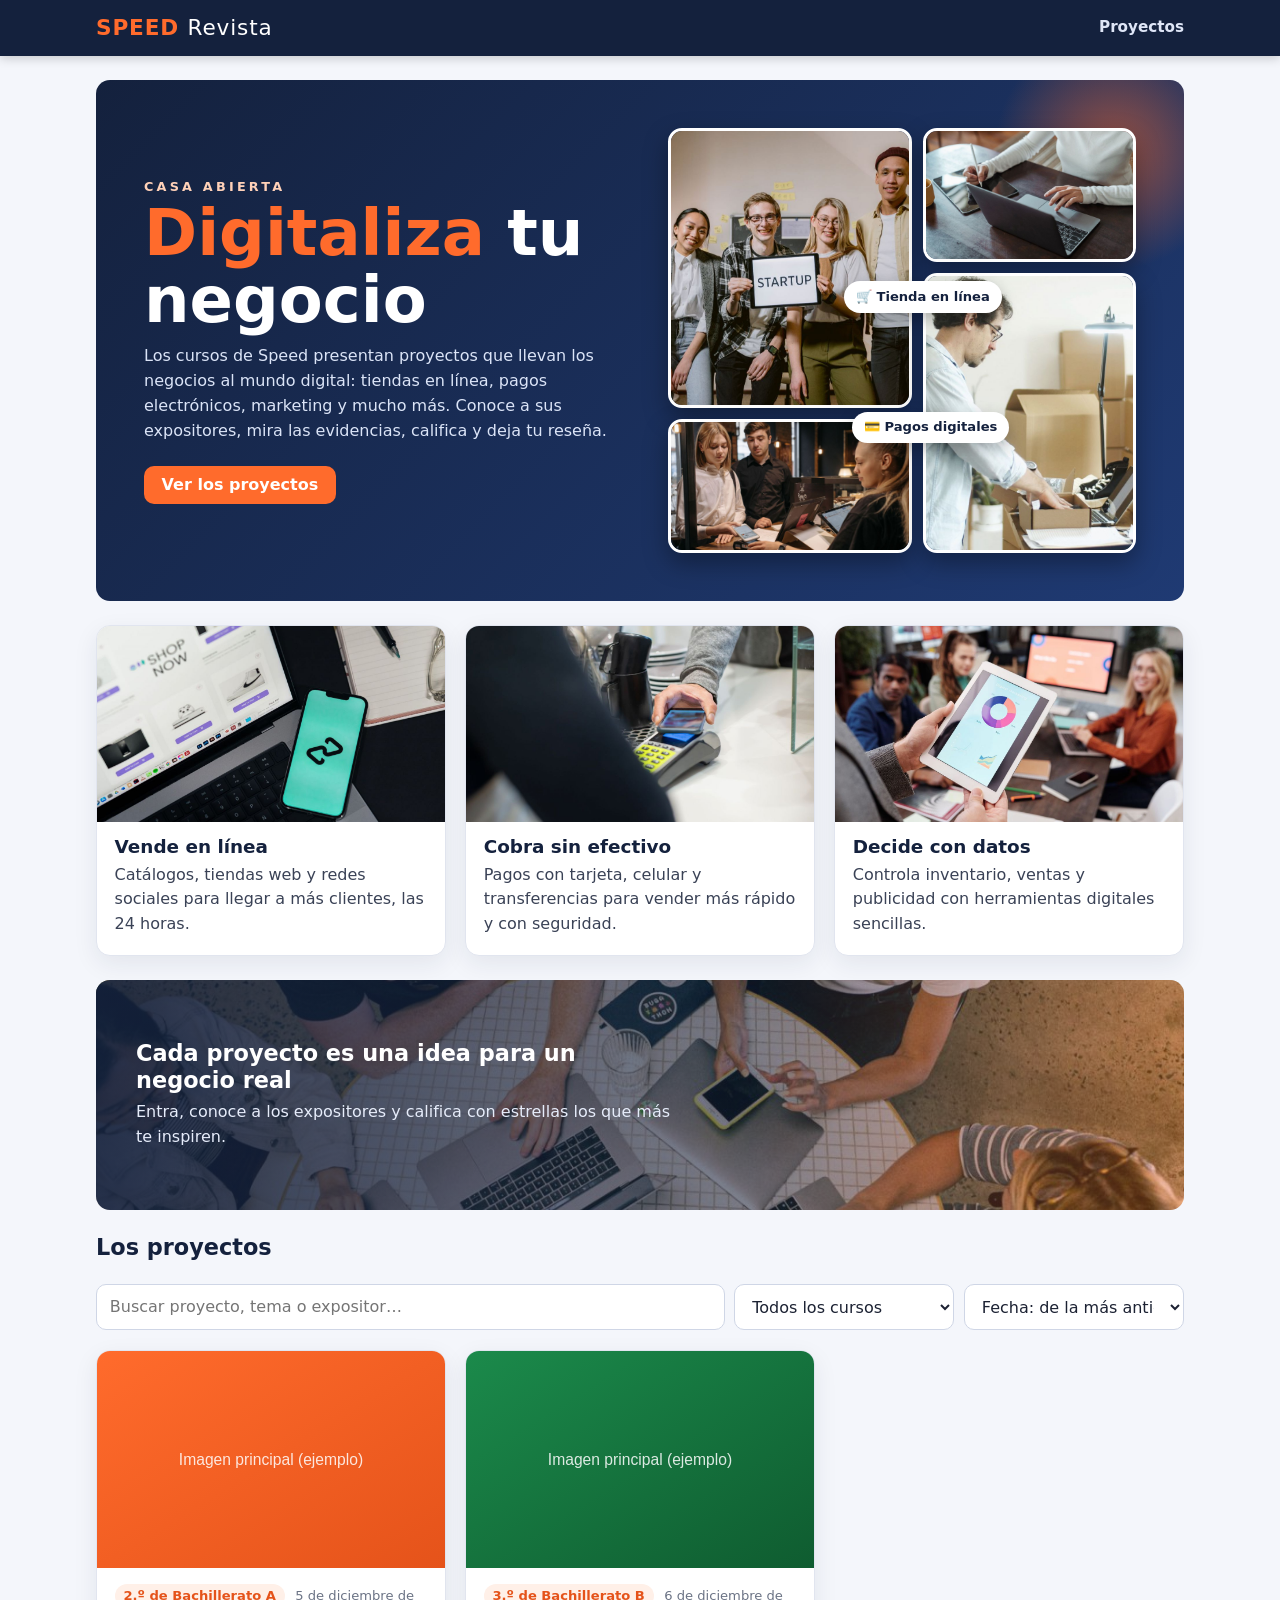
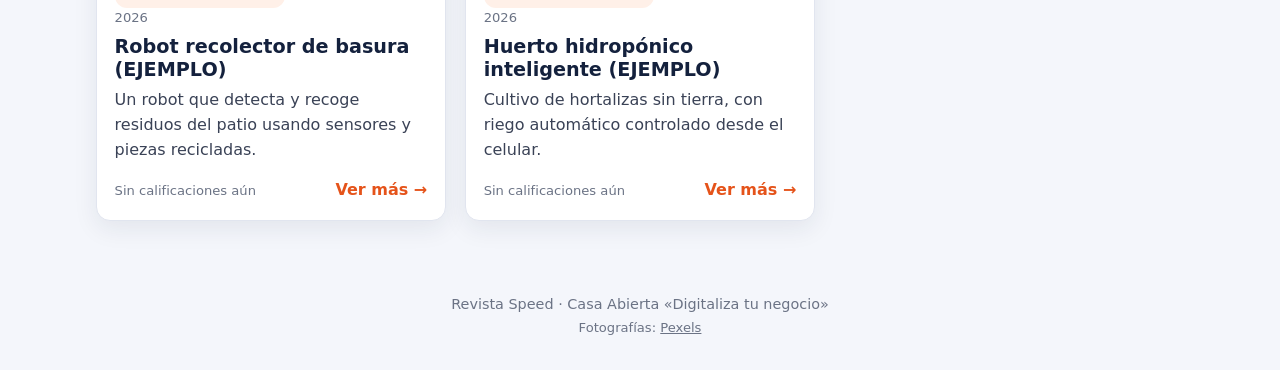
==== index.html @ 64b7301d "Celular: imagenes de portada mas pequenas y compactas Co-Authored-By: Claude Sonnet 5.5 <noreply@ant" ====
<!DOCTYPE html>
<html lang="es">
<head>
<meta charset="UTF-8">
<meta name="viewport" content="width=device-width, initial-scale=1">
<title>Digitaliza tu negocio · Revista Speed</title>
<meta name="description" content="Casa Abierta «Digitaliza tu negocio»: revista digital con los proyectos, expositores, ideas innovadoras y evidencias fotográficas.">
<link rel="stylesheet" href="assets/css/style.css?v=202611241031">
</head>
<body>
<header class="cab">
    <div class="cab-in">
        <a class="marca" href="index.html"><span class="marca-r">SPEED</span> <span class="marca-t">Revista</span></a>
        <nav class="menu"><a href="index.html">Proyectos</a></nav>
    </div>
</header>
<main class="contenedor">

<section class="portada">
    <div class="portada-texto">
        <p class="portada-sup">Casa Abierta</p>
        <h1><span>Digitaliza</span> tu negocio</h1>
        <p class="portada-sub">Los cursos de Speed presentan proyectos que llevan los negocios al mundo digital: tiendas en línea, pagos electrónicos, marketing y mucho más. Conoce a sus expositores, mira las evidencias, califica y deja tu reseña.</p>
        <div class="portada-btns">
            <a class="btn" href="#proyectos">Ver los proyectos</a>
        </div>
        <p class="cuenta" id="cuenta" hidden></p>
    </div>
    <div class="collage" aria-hidden="true">
        <img class="c1" src="img/portada/equipo-startup.jpg" alt="" fetchpriority="high">
        <img class="c2" src="img/portada/dispositivos.jpg" alt="">
        <img class="c3" src="img/portada/pago-celular.jpg" alt="">
        <img class="c4" src="img/portada/empaque-pedidos.jpg" alt="">
        <span class="chip chip-a">&#128722; Tienda en línea</span>
        <span class="chip chip-b">&#128179; Pagos digitales</span>
    </div>
</section>

<section class="pilares">
    <article class="pilar">
        <img src="img/portada/tienda-en-linea.jpg" alt="Tienda en línea en una laptop y pago desde el celular" loading="lazy">
        <div><h3>Vende en línea</h3><p>Catálogos, tiendas web y redes sociales para llegar a más clientes, las 24 horas.</p></div>
    </article>
    <article class="pilar">
        <img src="img/portada/pago-digital.jpg" alt="Pago con el celular en un datáfono" loading="lazy">
        <div><h3>Cobra sin efectivo</h3><p>Pagos con tarjeta, celular y transferencias para vender más rápido y con seguridad.</p></div>
    </article>
    <article class="pilar">
        <img src="img/portada/analitica-tablet.jpg" alt="Tablet con gráficos de marketing digital" loading="lazy">
        <div><h3>Decide con datos</h3><p>Controla inventario, ventas y publicidad con herramientas digitales sencillas.</p></div>
    </article>
</section>

<section class="banda">
    <img src="img/portada/equipo-laptops.jpg" alt="" loading="lazy">
    <div class="banda-velo"></div>
    <div class="banda-texto">
        <h2>Cada proyecto es una idea para un negocio real</h2>
        <p>Entra, conoce a los expositores y califica con estrellas los que más te inspiren.</p>
    </div>
</section>

<section class="destacados" id="destacados" hidden>
    <h2>Mejor puntuados</h2>
    <div class="dest-fila" id="dest-fila"></div>
</section>

<section id="proyectos">
    <h2 class="titulo-seccion">Los proyectos</h2>
    <div class="filtros">
        <input type="search" id="f-q" placeholder="Buscar proyecto, tema o expositor…">
        <select id="f-curso"><option value="">Todos los cursos</option></select>
        <select id="f-orden">
            <option value="antiguas">Fecha: de la más antigua</option>
            <option value="recientes">Fecha: la más reciente primero</option>
        </select>
    </div>
    <div class="rejilla" id="rejilla"><p class="vacio" style="grid-column:1/-1">Cargando proyectos…</p></div>
</section>

</main>
<footer class="pie">Revista Speed &middot; Casa Abierta «Digitaliza tu negocio»<br><small>Fotografías: <a href="https://www.pexels.com" target="_blank" rel="noopener">Pexels</a></small></footer>
<script src="assets/js/config.js?v=202611241031"></script>
<script src="assets/js/app.js?v=202611241031"></script>
</body>
</html>
---- assets/css/style.css ----
/* REVISTA SPEED - estilos. Paleta: azul noche + naranja velocidad. */
:root{
    --azul:#14213d; --azul2:#1f3a73; --naranja:#ff6b2c; --naranja2:#e5531a;
    --fondo:#f4f6fb; --blanco:#fff; --texto:#1c2233; --tenue:#6b7385; --linea:#e1e5ef;
    --ok:#1b8a4b; --error:#c62d2d; --info:#2a5db0; --radio:14px;
    --sombra:0 8px 24px rgba(20,33,61,.08);
}
*{box-sizing:border-box}
html{scroll-behavior:smooth}
body{margin:0;font-family:"Segoe UI",system-ui,-apple-system,Roboto,Arial,sans-serif;background:var(--fondo);color:var(--texto);line-height:1.55}
img{max-width:100%;display:block}
a{color:var(--azul2)}
h1,h2,h3{line-height:1.2;color:var(--azul)}
h1{font-size:clamp(1.7rem,1.2rem + 2vw,2.6rem);margin:.2rem 0 .6rem}
h2{font-size:1.4rem;margin:1.8rem 0 .6rem}
h3{font-size:1.1rem}
.contenedor{max-width:1120px;margin:0 auto;padding:1.5rem 1rem 3rem}
.estrecho{max-width:480px}
.tenue{color:var(--tenue)}
small{font-size:.82rem}

/* cabecera */
.cab{background:var(--azul);position:sticky;top:0;z-index:20;box-shadow:0 2px 10px rgba(0,0,0,.2)}
.cab-in{max-width:1120px;margin:0 auto;padding:.7rem 1rem;display:flex;align-items:center;justify-content:space-between;gap:1rem;flex-wrap:wrap}
.marca{text-decoration:none;color:#fff;font-size:1.35rem;font-weight:800;letter-spacing:.04em}
.marca-r{color:var(--naranja)}
.marca-t{font-weight:300}
.menu{display:flex;align-items:center;gap:1rem;flex-wrap:wrap}
.menu a{color:#dfe6f7;text-decoration:none;font-weight:600;font-size:.95rem}
.menu a:hover{color:#fff}
.menu a.btn-sec{border:1px solid #5a6c9a;padding:.35rem .8rem;border-radius:999px;background:transparent;color:#fff}
.menu a.btn-sec:hover{background:var(--naranja);border-color:var(--naranja)}

/* botones */
.btn,.btn-sec,.btn-peligro{display:inline-block;border:0;cursor:pointer;font:inherit;font-weight:700;text-decoration:none;padding:.6rem 1.1rem;border-radius:10px;transition:.15s;line-height:1.2}
.btn{background:var(--naranja);color:#fff}
.btn:hover{background:var(--naranja2)}
.btn-sec{color:var(--azul2);border:1px solid var(--linea);background:#fff}
.btn-sec:hover{border-color:var(--azul2)}
.btn-peligro{background:#fff;color:var(--error);border:1px solid #f0c4c4}
.btn-peligro:hover{background:var(--error);color:#fff}

/* avisos */
.aviso{padding:.8rem 1rem;border-radius:10px;margin:0 0 1rem;font-weight:600;border:1px solid}
.aviso-ok{background:#e6f6ec;color:var(--ok);border-color:#b8e2c8}
.aviso-error{background:#fdeaea;color:var(--error);border-color:#f3c2c2}
.aviso-info{background:#e8f0fc;color:var(--info);border-color:#bfd2f2}

/* portada */
.portada{background:linear-gradient(135deg,var(--azul),var(--azul2));color:#fff;border-radius:var(--radio);padding:clamp(1.5rem,5vw,3.2rem);margin-bottom:1.5rem;position:relative;overflow:hidden}
.portada:after{content:"";position:absolute;right:-60px;top:-60px;width:260px;height:260px;border-radius:50%;background:radial-gradient(circle,rgba(255,107,44,.55),transparent 65%)}
.portada h1{color:#fff;max-width:18ch}
.portada h1 span{color:var(--naranja)}
.portada-sup{margin:0;text-transform:uppercase;letter-spacing:.25em;font-size:.8rem;color:#ffd1b8;font-weight:700}
.portada-sub{max-width:60ch;color:#dbe4f7;margin:.4rem 0 0}
.cuenta{display:inline-block;margin:1rem 0 0;background:var(--naranja);color:#fff;font-weight:800;padding:.35rem .9rem;border-radius:999px}

/* destacados */
.destacados h2{margin-top:.5rem}
.dest-fila{display:grid;grid-template-columns:repeat(auto-fit,minmax(min(100%,220px),1fr));gap:.8rem}
.dest{position:relative;display:flex;flex-direction:column;gap:.15rem;background:#fff;border:1px solid var(--linea);border-radius:var(--radio);padding:1rem 1rem 1rem 3.2rem;text-decoration:none;color:var(--texto);box-shadow:var(--sombra)}
.dest:hover{border-color:var(--naranja)}
.dest-n{position:absolute;left:.9rem;top:.8rem;font-size:1.4rem;font-weight:800;color:var(--naranja)}
.dest-t{font-weight:700;color:var(--azul)}
.dest-c{font-size:.85rem;color:var(--tenue)}

/* filtros */
.filtros{display:flex;flex-wrap:wrap;gap:.6rem;margin:1.5rem 0 1.2rem}
.filtros input[type=search]{flex:1 1 240px}
.filtros select{flex:0 1 220px}
input,select,textarea{font:inherit;color:inherit;padding:.6rem .8rem;border:1px solid #cfd6e6;border-radius:10px;background:#fff;width:100%}
input:focus,select:focus,textarea:focus{outline:3px solid rgba(255,107,44,.3);border-color:var(--naranja)}
input[type=radio],input[type=checkbox]{width:auto}
input[type=file]{padding:.5rem}

/* tarjetas */
.rejilla{display:grid;grid-template-columns:repeat(auto-fill,minmax(min(100%,290px),1fr));gap:1.2rem}
.tarjeta{background:#fff;border-radius:var(--radio);overflow:hidden;box-shadow:var(--sombra);display:flex;flex-direction:column;border:1px solid var(--linea);transition:transform .15s,box-shadow .15s}
.tarjeta:hover{transform:translateY(-3px);box-shadow:0 14px 30px rgba(20,33,61,.14)}
.tarjeta-img{display:block;aspect-ratio:16/10;background:#e9edf6;overflow:hidden}
.tarjeta-img img{width:100%;height:100%;object-fit:cover}
.sin-img{display:grid;place-items:center;height:100%;color:var(--tenue)}
.tarjeta-cuerpo{padding:1rem 1.1rem 1.1rem;display:flex;flex-direction:column;gap:.45rem;flex:1}
.tarjeta h3{margin:0;font-size:1.2rem}
.tarjeta h3 a{color:var(--azul);text-decoration:none}
.tarjeta h3 a:hover{color:var(--naranja2)}
.meta{margin:0;font-size:.82rem;color:var(--tenue)}
.etq{display:inline-block;background:#fff0e8;color:var(--naranja2);font-weight:700;padding:.1rem .55rem;border-radius:999px;margin-right:.4rem}
.resena{margin:0;color:#3a4256;display:-webkit-box;-webkit-line-clamp:3;-webkit-box-orient:vertical;overflow:hidden}
.tarjeta-pie{margin-top:auto;display:flex;align-items:center;justify-content:space-between;gap:.6rem;padding-top:.5rem}
.ver-mas{font-weight:700;color:var(--naranja2);text-decoration:none;white-space:nowrap}
.ver-mas:hover{text-decoration:underline}
.vacio{text-align:center;padding:2.5rem 1rem;color:var(--tenue);background:#fff;border-radius:var(--radio);border:1px dashed #cfd6e6}

/* estrellas (mostrar) */
.estrellas{display:inline-flex;letter-spacing:.05em}
.estrellas .e{color:#d3d8e4;font-size:1.1rem}
.estrellas .e.llena{color:#f5b301}
.estrellas .e.media{background:linear-gradient(90deg,#f5b301 50%,#d3d8e4 50%);-webkit-background-clip:text;background-clip:text;-webkit-text-fill-color:transparent}

/* artículo */
.migas{margin:0 0 .5rem}
.articulo{background:#fff;border-radius:var(--radio);padding:clamp(1rem,3vw,2.2rem);box-shadow:var(--sombra);border:1px solid var(--linea)}
.art-cab h1{margin-top:.4rem}
.lead{font-size:1.15rem;color:#3a4256;margin:.4rem 0}
.art-nota{margin:.5rem 0 1rem}
.art-portada{margin:1rem 0 1.5rem}
.art-portada img{width:100%;max-height:520px;object-fit:cover;border-radius:12px}
.art-cols{display:grid;grid-template-columns:minmax(0,1fr) 280px;gap:2rem;align-items:start}
.ficha{background:var(--fondo);border-radius:12px;padding:1rem 1.2rem;border:1px solid var(--linea)}
.ficha h3{margin:.4rem 0 .1rem;font-size:.85rem;text-transform:uppercase;letter-spacing:.08em;color:var(--tenue)}
.ficha p{margin:0 0 .6rem}
.video{position:relative;aspect-ratio:16/9;border-radius:12px;overflow:hidden;background:#000}
.video iframe{position:absolute;inset:0;width:100%;height:100%;border:0}
.galeria{display:grid;grid-template-columns:repeat(auto-fill,minmax(min(100%,200px),1fr));gap:.7rem}
.gal-item{display:block;aspect-ratio:4/3;overflow:hidden;border-radius:10px;background:#e9edf6}
.gal-item img{width:100%;height:100%;object-fit:cover;transition:transform .25s}
.gal-item:hover img{transform:scale(1.06)}
.lightbox{position:fixed;inset:0;background:rgba(10,15,30,.92);display:none;align-items:center;justify-content:center;z-index:50;padding:1rem}
.lightbox.abierto{display:flex}
.lightbox img{max-height:90vh;max-width:94vw;border-radius:8px}
.lightbox button{position:absolute;background:rgba(255,255,255,.15);color:#fff;border:0;font-size:2rem;width:48px;height:48px;border-radius:50%;cursor:pointer}
.lb-cerrar{top:1rem;right:1rem}.lb-prev{left:1rem}.lb-sig{right:1rem}

/* reseñas */
.resenas{margin-top:2rem;border-top:1px solid var(--linea);padding-top:.5rem}
.estrellas-input{display:inline-flex;flex-direction:row-reverse;justify-content:flex-end;gap:.15rem}
.estrellas-input input{position:absolute;opacity:0;width:1px;height:1px}
.estrellas-input label{font-size:2.4rem;line-height:1;color:#d3d8e4;cursor:pointer;transition:color .1s}
.estrellas-input label:hover,.estrellas-input label:hover~label,.estrellas-input input:checked~label{color:#f5b301}
.estrellas-input input:focus-visible+label{outline:3px solid rgba(255,107,44,.5);border-radius:6px}
.lista-resenas{list-style:none;padding:0;margin:0}
.lista-resenas li{padding:.8rem 0;border-bottom:1px solid var(--linea)}
.lista-resenas p{margin:.2rem 0 0}

/* formularios */
.form{display:flex;flex-direction:column;gap:1rem}
.form-ancho{max-width:760px}
.form label{display:flex;flex-direction:column;gap:.3rem;font-weight:600}
.form label small{font-weight:400}
.dos-col{display:grid;grid-template-columns:1fr 1fr;gap:1rem}
fieldset{border:1px solid var(--linea);border-radius:12px;padding:.8rem 1rem;display:flex;flex-direction:column;gap:.5rem;background:#fff}
legend{font-weight:700;padding:0 .4rem}
.mini{height:90px;width:auto;border-radius:8px;object-fit:cover}
.mini-fila{display:flex;flex-wrap:wrap;gap:.8rem}
.mini-item{display:flex;flex-direction:column;gap:.2rem;font-weight:400!important;font-size:.85rem}

/* panel / admin */
.panel-cab{display:flex;align-items:flex-start;justify-content:space-between;gap:1rem;flex-wrap:wrap;margin-bottom:1rem}
.caja{background:#fff;border:1px solid var(--linea);border-radius:var(--radio);padding:1rem 1.3rem;margin:1.2rem 0;box-shadow:var(--sombra)}
.caja h2{margin-top:.3rem}
.resumen{display:grid;grid-template-columns:repeat(auto-fit,minmax(min(100%,160px),1fr));gap:.8rem;margin:1rem 0}
.resumen div{background:#fff;border:1px solid var(--linea);border-radius:var(--radio);padding:1rem;text-align:center}
.resumen strong{display:block;font-size:2rem;color:var(--naranja2)}
.resumen span{color:var(--tenue);font-size:.9rem}
.tabla-envoltura{overflow-x:auto;background:#fff;border:1px solid var(--linea);border-radius:var(--radio)}
.tabla{width:100%;border-collapse:collapse}
.tabla th,.tabla td{padding:.7rem .9rem;text-align:left;border-bottom:1px solid var(--linea);vertical-align:middle}
.tabla th{background:#f0f3fa;font-size:.8rem;text-transform:uppercase;letter-spacing:.06em;color:var(--tenue)}
.acciones{display:flex;gap:.4rem;flex-wrap:wrap}
.en-linea{display:inline-flex;gap:.3rem;margin:0}
.estado{display:inline-block;padding:.15rem .6rem;border-radius:999px;font-size:.8rem;font-weight:800}
.estado-aprobado{background:#e6f6ec;color:var(--ok)}
.estado-pendiente{background:#fff3dc;color:#a46a00}

.pie{text-align:center;color:var(--tenue);padding:1.5rem 1rem 2rem;font-size:.9rem}

@media (max-width:820px){
    .art-cols{grid-template-columns:1fr}
    .dos-col{grid-template-columns:1fr}
}
@media (max-width:640px){
    .tabla thead{display:none}
    .tabla,.tabla tbody,.tabla tr,.tabla td{display:block;width:100%}
    .tabla tr{padding:.6rem 0;border-bottom:2px solid var(--linea)}
    .tabla td{border:0;padding:.25rem .9rem}
    .tabla td[data-t]:before{content:attr(data-t) ": ";font-weight:700;color:var(--tenue);font-size:.8rem}
}

[hidden]{display:none!important}

/* ===== Portada "Digitaliza tu negocio" (hero con fotos, pilares y banda) ===== */
.portada{display:grid;grid-template-columns:minmax(0,1.05fr) minmax(0,1fr);gap:2rem;align-items:center;padding:clamp(1.5rem,4vw,3rem)}
.portada:after{z-index:0}
.portada-texto,.collage{position:relative;z-index:1}
.portada h1{font-size:clamp(2.2rem,1.4rem + 3.6vw,4rem);line-height:1.05;max-width:12ch}
.portada-btns{display:flex;gap:.8rem;flex-wrap:wrap;margin-top:1.4rem}
.collage{position:relative;display:grid;grid-template-columns:1.15fr 1fr;grid-template-rows:repeat(3,clamp(90px,10.5vw,135px));gap:.7rem;width:100%}
.collage img{width:100%;height:100%;min-width:0;min-height:0;object-fit:cover;display:block;border-radius:14px;border:3px solid #fff;box-shadow:0 10px 24px rgba(0,0,0,.35)}
.collage .c1{grid-column:1;grid-row:1 / span 2}
.collage .c2{grid-column:2;grid-row:1}
.collage .c3{grid-column:1;grid-row:3}
.collage .c4{grid-column:2;grid-row:2 / span 2}
.chip{position:absolute;z-index:2;background:#fff;color:var(--azul);font-weight:700;font-size:.82rem;padding:.35rem .75rem;border-radius:999px;box-shadow:0 6px 16px rgba(0,0,0,.25);white-space:nowrap}
.chip-a{left:calc(53% - 4.5rem);top:36%}
.chip-b{left:calc(53% - 4rem);top:calc(66% + .2rem)}

.pilares{display:grid;grid-template-columns:repeat(auto-fit,minmax(min(100%,260px),1fr));gap:1.2rem;margin:0 0 1.5rem}
.pilar{background:#fff;border:1px solid var(--linea);border-radius:var(--radio);overflow:hidden;box-shadow:var(--sombra)}
.pilar img{width:100%;aspect-ratio:16/9;object-fit:cover}
.pilar div{padding:.9rem 1.1rem 1.1rem}
.pilar h3{margin:0 0 .25rem;font-size:1.15rem}
.pilar p{margin:0;color:#3a4256}

.banda{position:relative;border-radius:var(--radio);overflow:hidden;min-height:230px;display:flex;align-items:center;margin:0 0 1.5rem}
.banda>img{position:absolute;inset:0;width:100%;height:100%;object-fit:cover}
.banda-velo{position:absolute;inset:0;background:linear-gradient(90deg,rgba(20,33,61,.92),rgba(20,33,61,.55) 60%,rgba(255,107,44,.35))}
.banda-texto{position:relative;padding:clamp(1.2rem,4vw,2.5rem);color:#fff;max-width:620px}
.banda-texto h2{color:#fff;margin:0 0 .4rem}
.banda-texto p{margin:0;color:#e6ecfa}
.titulo-seccion{margin:.5rem 0 0}
.pie small a{color:inherit}

@media (max-width:820px){
    .portada{grid-template-columns:1fr}
    .portada h1{max-width:none}
    .collage{margin-top:.5rem;grid-template-rows:repeat(3,clamp(80px,22vw,130px))}
}

/* ===== Celular: imágenes más pequeñas y menos invasivas ===== */
@media (max-width:640px){
    .portada{padding:1.25rem 1.1rem;gap:1rem;margin-bottom:1rem}
    .portada h1{font-size:2.1rem}
    .portada-sub{font-size:.95rem}
    .portada-sup{font-size:.7rem}

    /* collage -> franja de 4 miniaturas */
    .collage{grid-template-columns:repeat(4,1fr);grid-template-rows:64px;gap:.4rem;margin-top:0}
    .collage .c1,.collage .c2,.collage .c3,.collage .c4{grid-column:auto;grid-row:1}
    .collage img{border-width:2px;border-radius:10px;box-shadow:0 4px 10px rgba(0,0,0,.3)}
    .chip{display:none}

    /* tarjetas de ideas -> fila compacta con miniatura */
    .pilares{gap:.6rem;margin-bottom:1rem}
    .pilar{display:flex;align-items:center}
    .pilar img{width:84px;height:84px;aspect-ratio:auto;flex:none;border-radius:var(--radio) 0 0 var(--radio)}
    .pilar div{padding:.55rem .8rem}
    .pilar h3{font-size:1rem;margin-bottom:.1rem}
    .pilar p{font-size:.85rem;line-height:1.35}

    /* banda -> baja */
    .banda{min-height:0;margin-bottom:1rem}
    .banda>img{opacity:.8}
    .banda-texto{padding:.9rem 1rem}
    .banda-texto h2{font-size:1.05rem;margin-bottom:.2rem}
    .banda-texto p{font-size:.85rem}

    /* proyectos: foto de tarjeta un poco más baja */
    .tarjeta-img{aspect-ratio:16/8}
    .titulo-seccion{font-size:1.2rem}
}
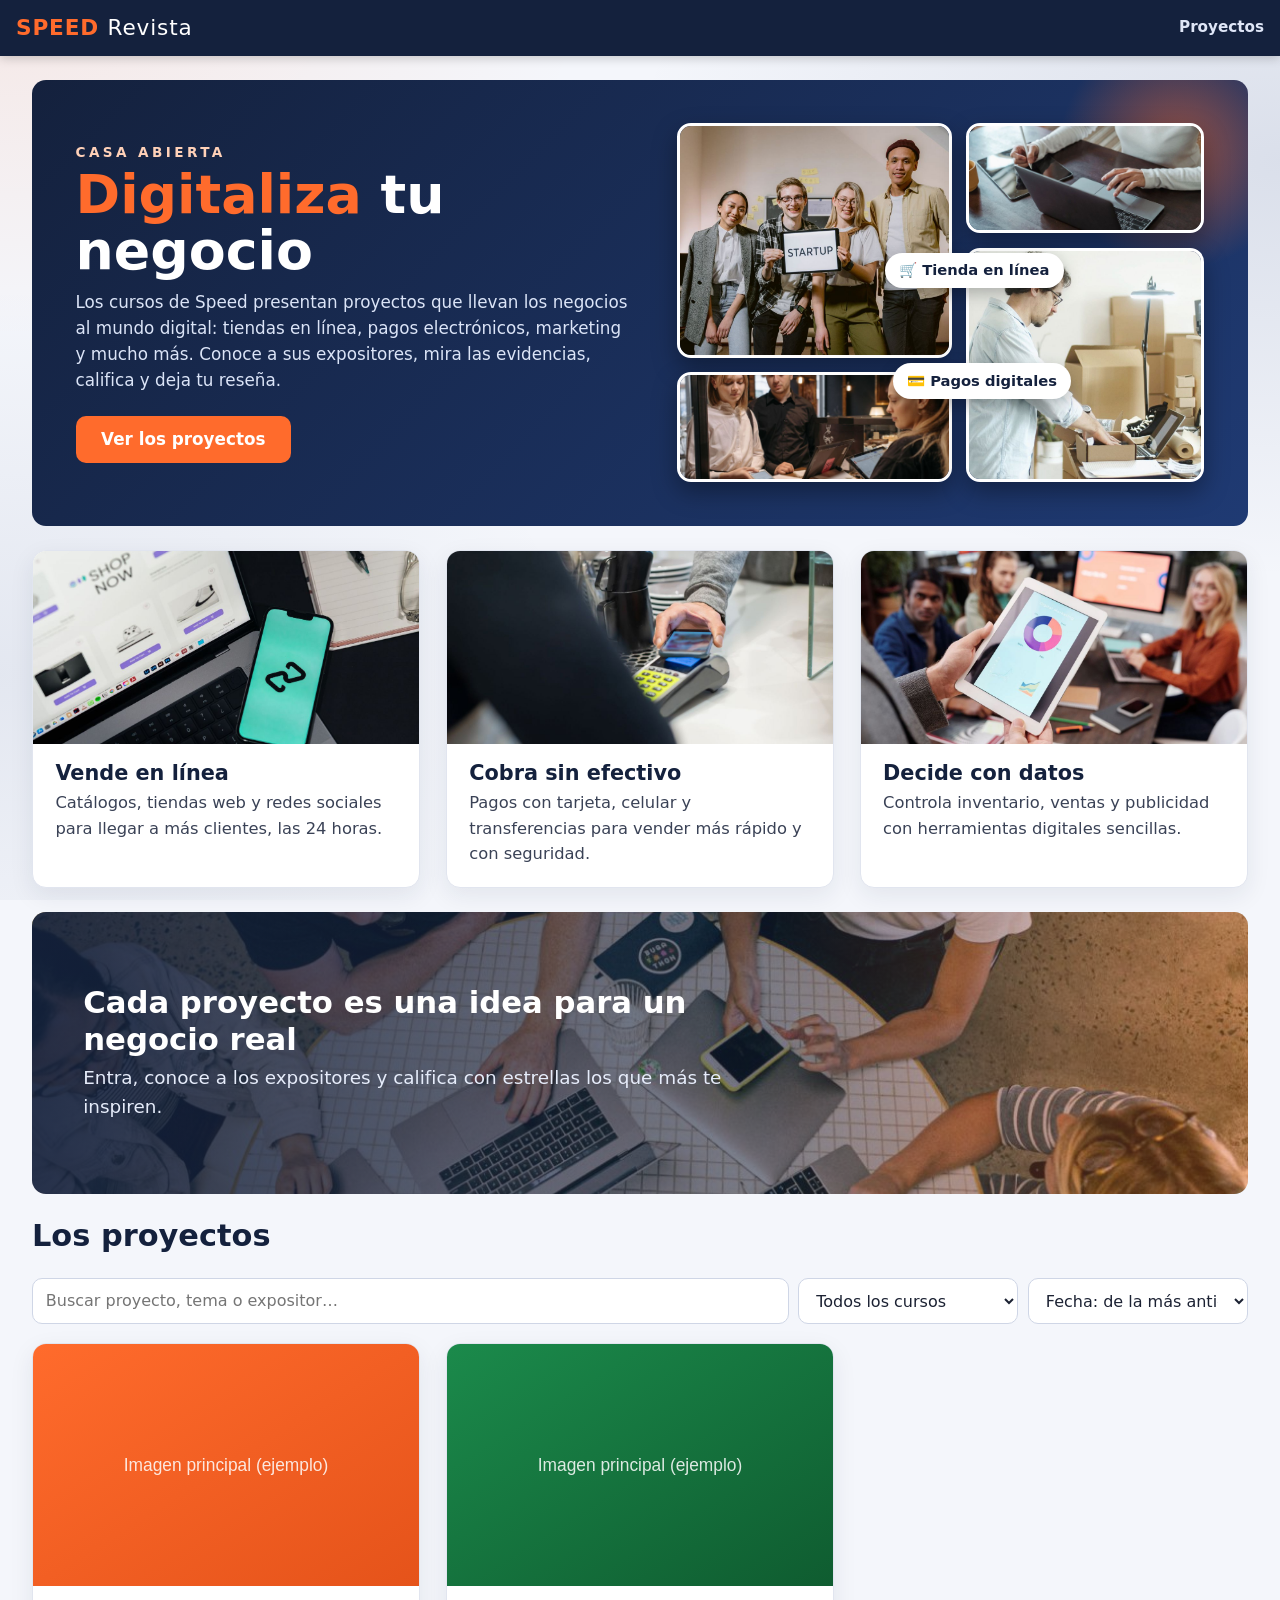
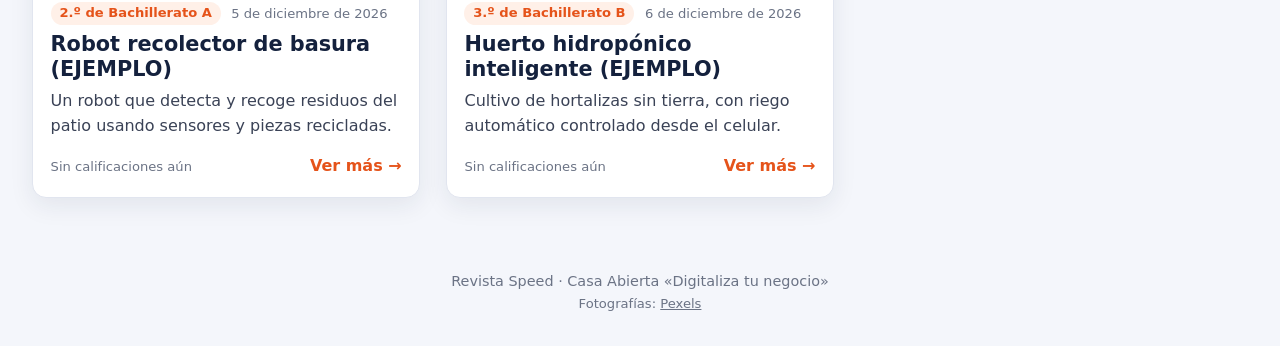
==== commit 52e1f808: "PC: aprovechar ancho de pantalla y fondo; celular: imagenes aun mas discretas Co-Authored-By: Claude" ====
--- a/index.html
+++ b/index.html
@@ -5,7 +5,7 @@
 <meta name="viewport" content="width=device-width, initial-scale=1">
 <title>Digitaliza tu negocio · Revista Speed</title>
 <meta name="description" content="Casa Abierta «Digitaliza tu negocio»: revista digital con los proyectos, expositores, ideas innovadoras y evidencias fotográficas.">
-<link rel="stylesheet" href="assets/css/style.css?v=202611241031">
+<link rel="stylesheet" href="assets/css/style.css?v=202611241034">
 </head>
 <body>
 <header class="cab">
@@ -80,7 +80,7 @@
 
 </main>
 <footer class="pie">Revista Speed &middot; Casa Abierta «Digitaliza tu negocio»<br><small>Fotografías: <a href="https://www.pexels.com" target="_blank" rel="noopener">Pexels</a></small></footer>
-<script src="assets/js/config.js?v=202611241031"></script>
-<script src="assets/js/app.js?v=202611241031"></script>
+<script src="assets/js/config.js?v=202611241034"></script>
+<script src="assets/js/app.js?v=202611241034"></script>
 </body>
 </html>
--- a/assets/css/style.css
+++ b/assets/css/style.css
@@ -249,3 +249,51 @@
     .tarjeta-img{aspect-ratio:16/8}
     .titulo-seccion{font-size:1.2rem}
 }
+
+/* ===== Pantallas anchas: aprovechar el espacio (sin franjas vacías) ===== */
+body{background:
+    radial-gradient(900px 520px at 0% 0%,rgba(255,107,44,.10),transparent 65%),
+    radial-gradient(1000px 640px at 100% 18%,rgba(31,58,115,.12),transparent 65%),
+    radial-gradient(900px 600px at 0% 75%,rgba(31,58,115,.08),transparent 65%),
+    var(--fondo);background-attachment:fixed}
+@media (min-width:1200px){
+    .contenedor,.cab-in{max-width:1480px}
+    .contenedor{padding-left:2rem;padding-right:2rem}
+    .portada{padding:clamp(2.5rem,3.4vw,4.2rem);gap:3rem}
+    .portada h1{font-size:clamp(3.2rem,4.2vw,5rem);max-width:11ch}
+    .portada-sub{font-size:clamp(1.05rem,1.1vw,1.3rem);max-width:56ch}
+    .portada-sup{font-size:.85rem}
+    .portada-btns .btn{padding:.85rem 1.6rem;font-size:1.05rem}
+    .collage{grid-template-rows:repeat(3,clamp(110px,8.2vw,158px));gap:.9rem}
+    .chip{font-size:.92rem;padding:.4rem .9rem}
+    .pilares{gap:1.6rem}
+    .pilar img{aspect-ratio:16/8}
+    .pilar div{padding:1.1rem 1.4rem 1.3rem}
+    .pilar h3{font-size:1.3rem}
+    .pilar p{font-size:1.02rem}
+    .banda{min-height:clamp(260px,22vw,340px)}
+    .banda-texto{max-width:760px;padding:clamp(2rem,4vw,3.5rem)}
+    .banda-texto h2{font-size:clamp(1.8rem,2.4vw,2.6rem)}
+    .banda-texto p{font-size:1.15rem}
+    .titulo-seccion{font-size:1.9rem;margin-top:1.5rem}
+    .rejilla{grid-template-columns:repeat(auto-fill,minmax(min(100%,340px),1fr));gap:1.6rem}
+    .tarjeta h3{font-size:1.3rem}
+}
+@media (min-width:1700px){
+    .contenedor,.cab-in{max-width:1640px}
+}
+
+/* ===== Celular: aún más discreto ===== */
+@media (max-width:640px){
+    .collage{grid-template-rows:46px;gap:.35rem}
+    .pilar img{width:62px;height:62px}
+    .pilar div{padding:.45rem .7rem}
+    .pilar h3{font-size:.95rem}
+    .pilar p{font-size:.8rem}
+    .banda>img,.banda-velo{display:none}
+    .banda{background:linear-gradient(120deg,var(--azul),var(--azul2))}
+    .banda-texto{padding:.8rem 1rem}
+    .banda-texto h2{font-size:1rem}
+    .banda-texto p{font-size:.82rem}
+    .tarjeta-img{aspect-ratio:16/7}
+}
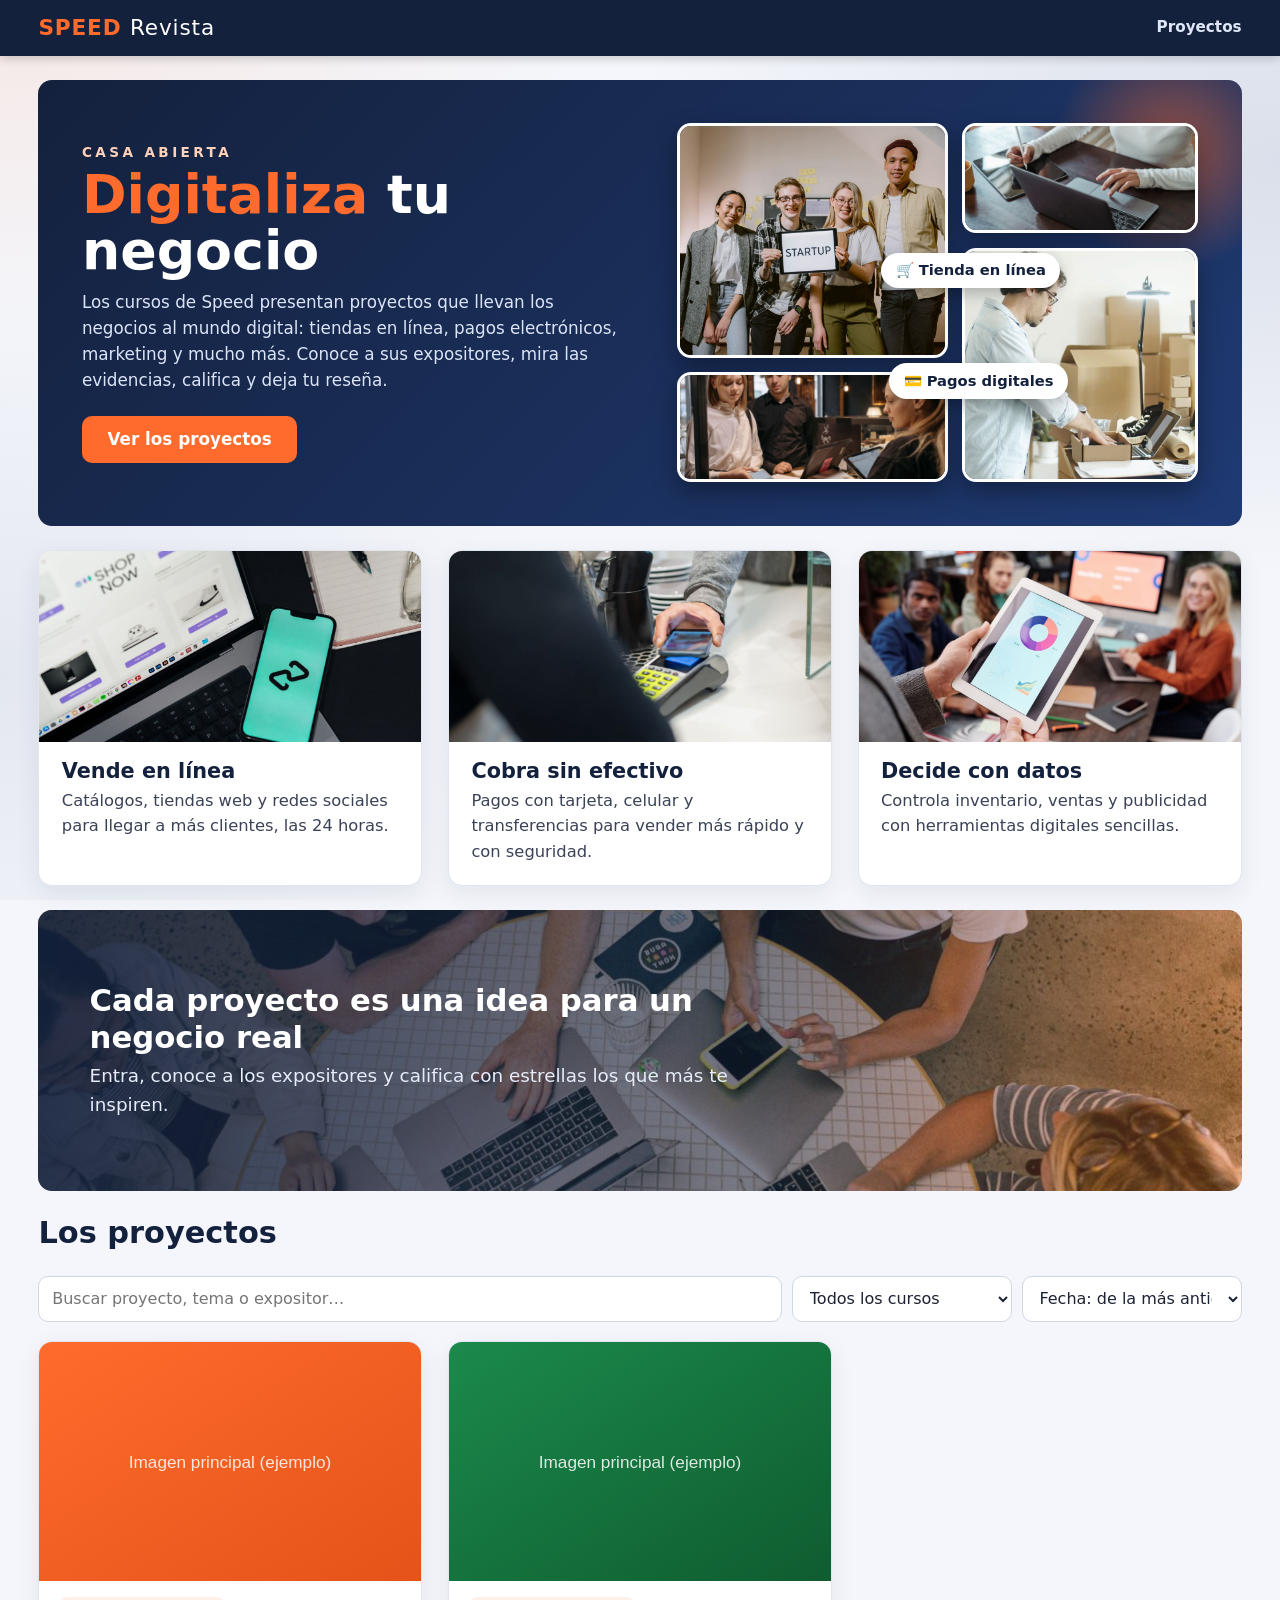
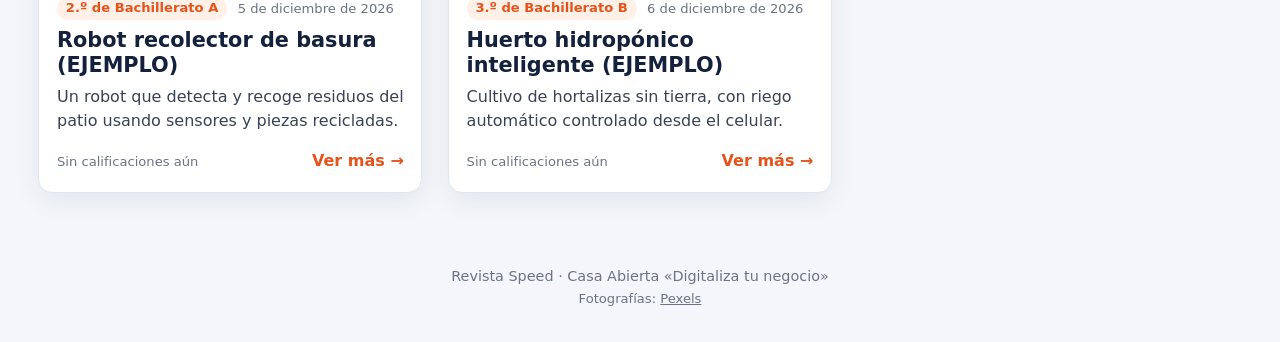
==== commit 8f2cf49b: "Contenido a todo el ancho en pantallas grandes (margenes minimos) Co-Authored-By: Claude Sonnet 5.5 " ====
--- a/index.html
+++ b/index.html
@@ -5,7 +5,7 @@
 <meta name="viewport" content="width=device-width, initial-scale=1">
 <title>Digitaliza tu negocio · Revista Speed</title>
 <meta name="description" content="Casa Abierta «Digitaliza tu negocio»: revista digital con los proyectos, expositores, ideas innovadoras y evidencias fotográficas.">
-<link rel="stylesheet" href="assets/css/style.css?v=202611241034">
+<link rel="stylesheet" href="assets/css/style.css?v=202611241035">
 </head>
 <body>
 <header class="cab">
@@ -80,7 +80,7 @@
 
 </main>
 <footer class="pie">Revista Speed &middot; Casa Abierta «Digitaliza tu negocio»<br><small>Fotografías: <a href="https://www.pexels.com" target="_blank" rel="noopener">Pexels</a></small></footer>
-<script src="assets/js/config.js?v=202611241034"></script>
-<script src="assets/js/app.js?v=202611241034"></script>
+<script src="assets/js/config.js?v=202611241035"></script>
+<script src="assets/js/app.js?v=202611241035"></script>
 </body>
 </html>
--- a/assets/css/style.css
+++ b/assets/css/style.css
@@ -257,8 +257,7 @@
     radial-gradient(900px 600px at 0% 75%,rgba(31,58,115,.08),transparent 65%),
     var(--fondo);background-attachment:fixed}
 @media (min-width:1200px){
-    .contenedor,.cab-in{max-width:1480px}
-    .contenedor{padding-left:2rem;padding-right:2rem}
+    .contenedor,.cab-in{max-width:2300px;padding-left:clamp(1.5rem,3vw,4.5rem);padding-right:clamp(1.5rem,3vw,4.5rem)}
     .portada{padding:clamp(2.5rem,3.4vw,4.2rem);gap:3rem}
     .portada h1{font-size:clamp(3.2rem,4.2vw,5rem);max-width:11ch}
     .portada-sub{font-size:clamp(1.05rem,1.1vw,1.3rem);max-width:56ch}
@@ -279,9 +278,6 @@
     .rejilla{grid-template-columns:repeat(auto-fill,minmax(min(100%,340px),1fr));gap:1.6rem}
     .tarjeta h3{font-size:1.3rem}
 }
-@media (min-width:1700px){
-    .contenedor,.cab-in{max-width:1640px}
-}
 
 /* ===== Celular: aún más discreto ===== */
 @media (max-width:640px){
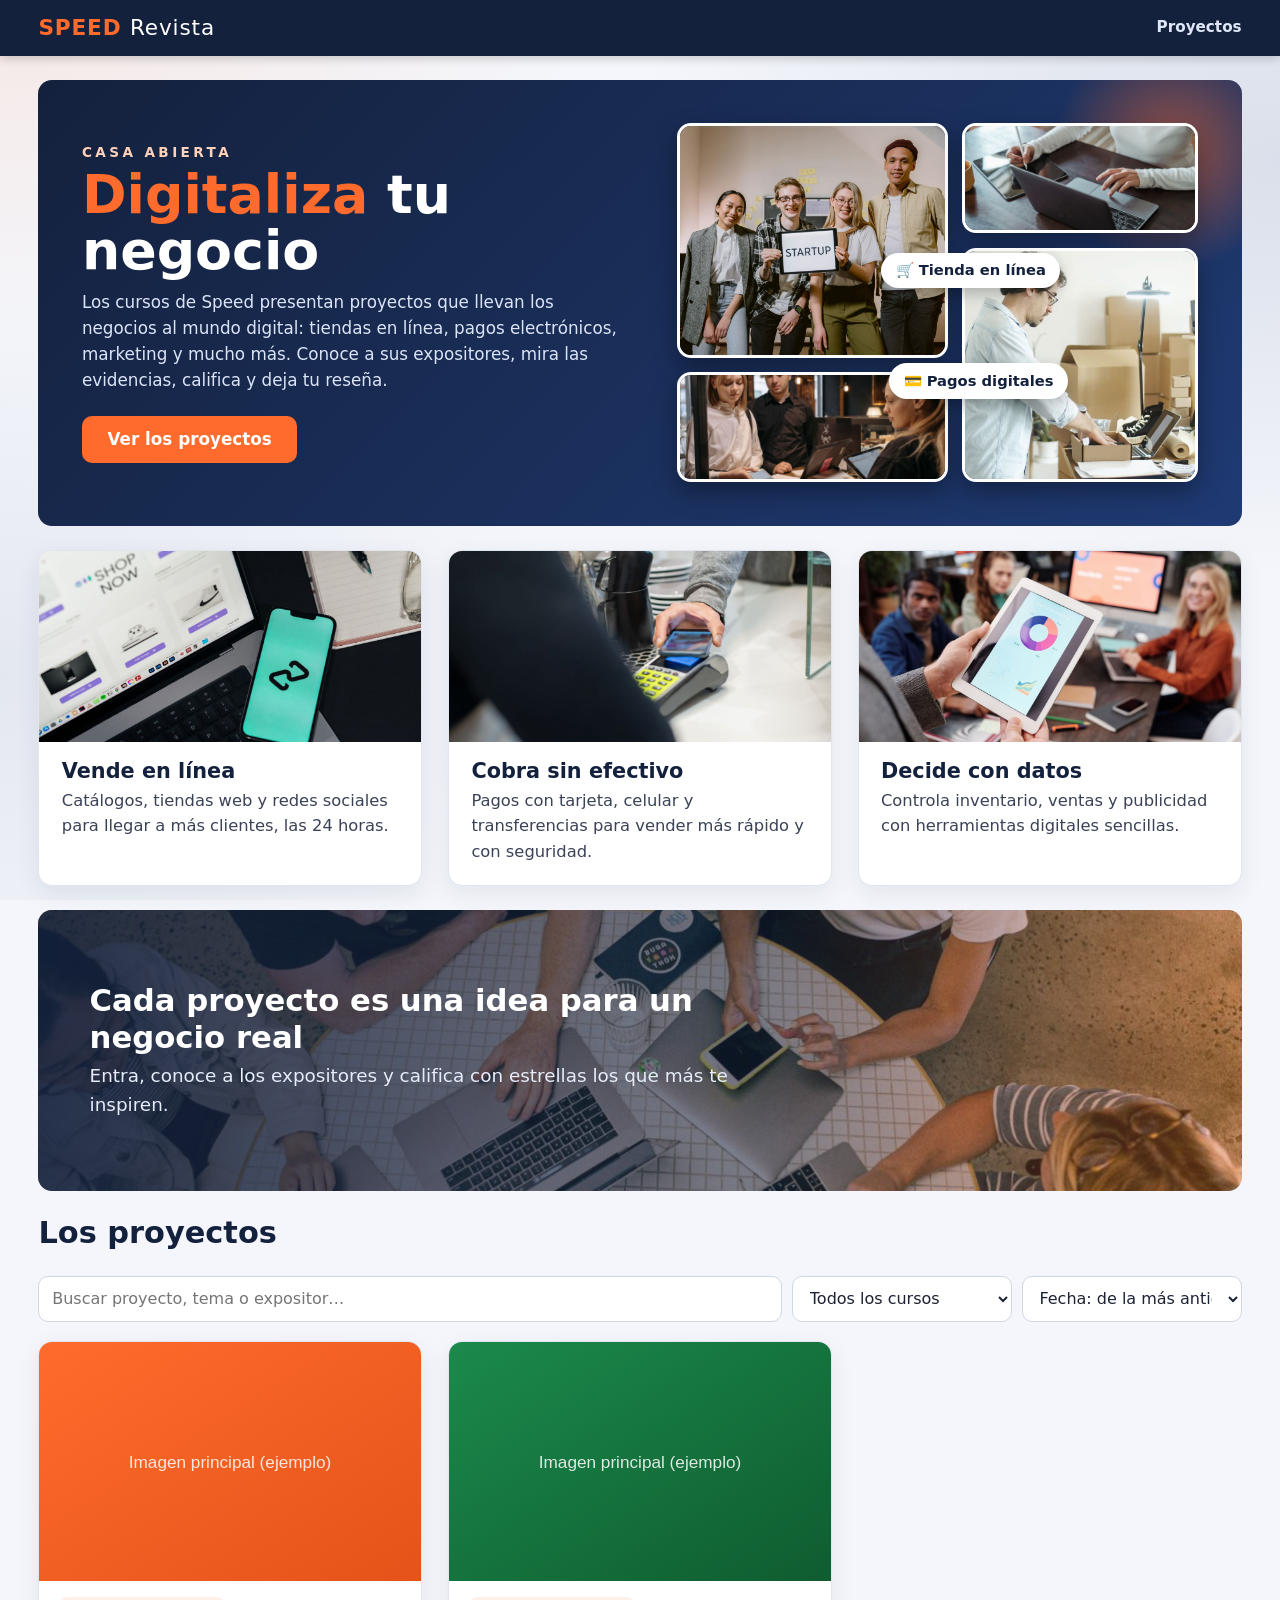
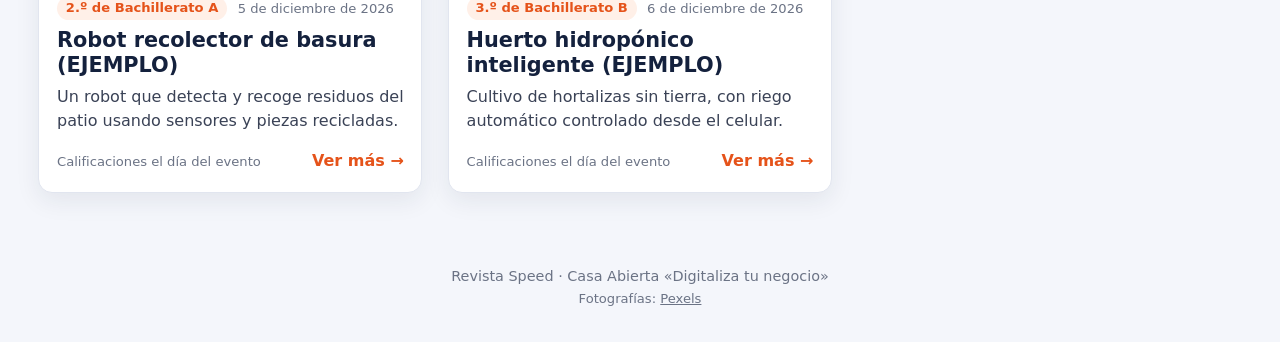
==== commit 1a3101e2: "Calificaciones disponibles solo el dia del evento Co-Authored-By: Claude Sonnet 5.5 <noreply@anthrop" ====
--- a/index.html
+++ b/index.html
@@ -5,7 +5,7 @@
 <meta name="viewport" content="width=device-width, initial-scale=1">
 <title>Digitaliza tu negocio · Revista Speed</title>
 <meta name="description" content="Casa Abierta «Digitaliza tu negocio»: revista digital con los proyectos, expositores, ideas innovadoras y evidencias fotográficas.">
-<link rel="stylesheet" href="assets/css/style.css?v=202611241035">
+<link rel="stylesheet" href="assets/css/style.css?v=202611241116">
 </head>
 <body>
 <header class="cab">
@@ -80,7 +80,7 @@
 
 </main>
 <footer class="pie">Revista Speed &middot; Casa Abierta «Digitaliza tu negocio»<br><small>Fotografías: <a href="https://www.pexels.com" target="_blank" rel="noopener">Pexels</a></small></footer>
-<script src="assets/js/config.js?v=202611241035"></script>
-<script src="assets/js/app.js?v=202611241035"></script>
+<script src="assets/js/config.js?v=202611241116"></script>
+<script src="assets/js/app.js?v=202611241116"></script>
 </body>
 </html>
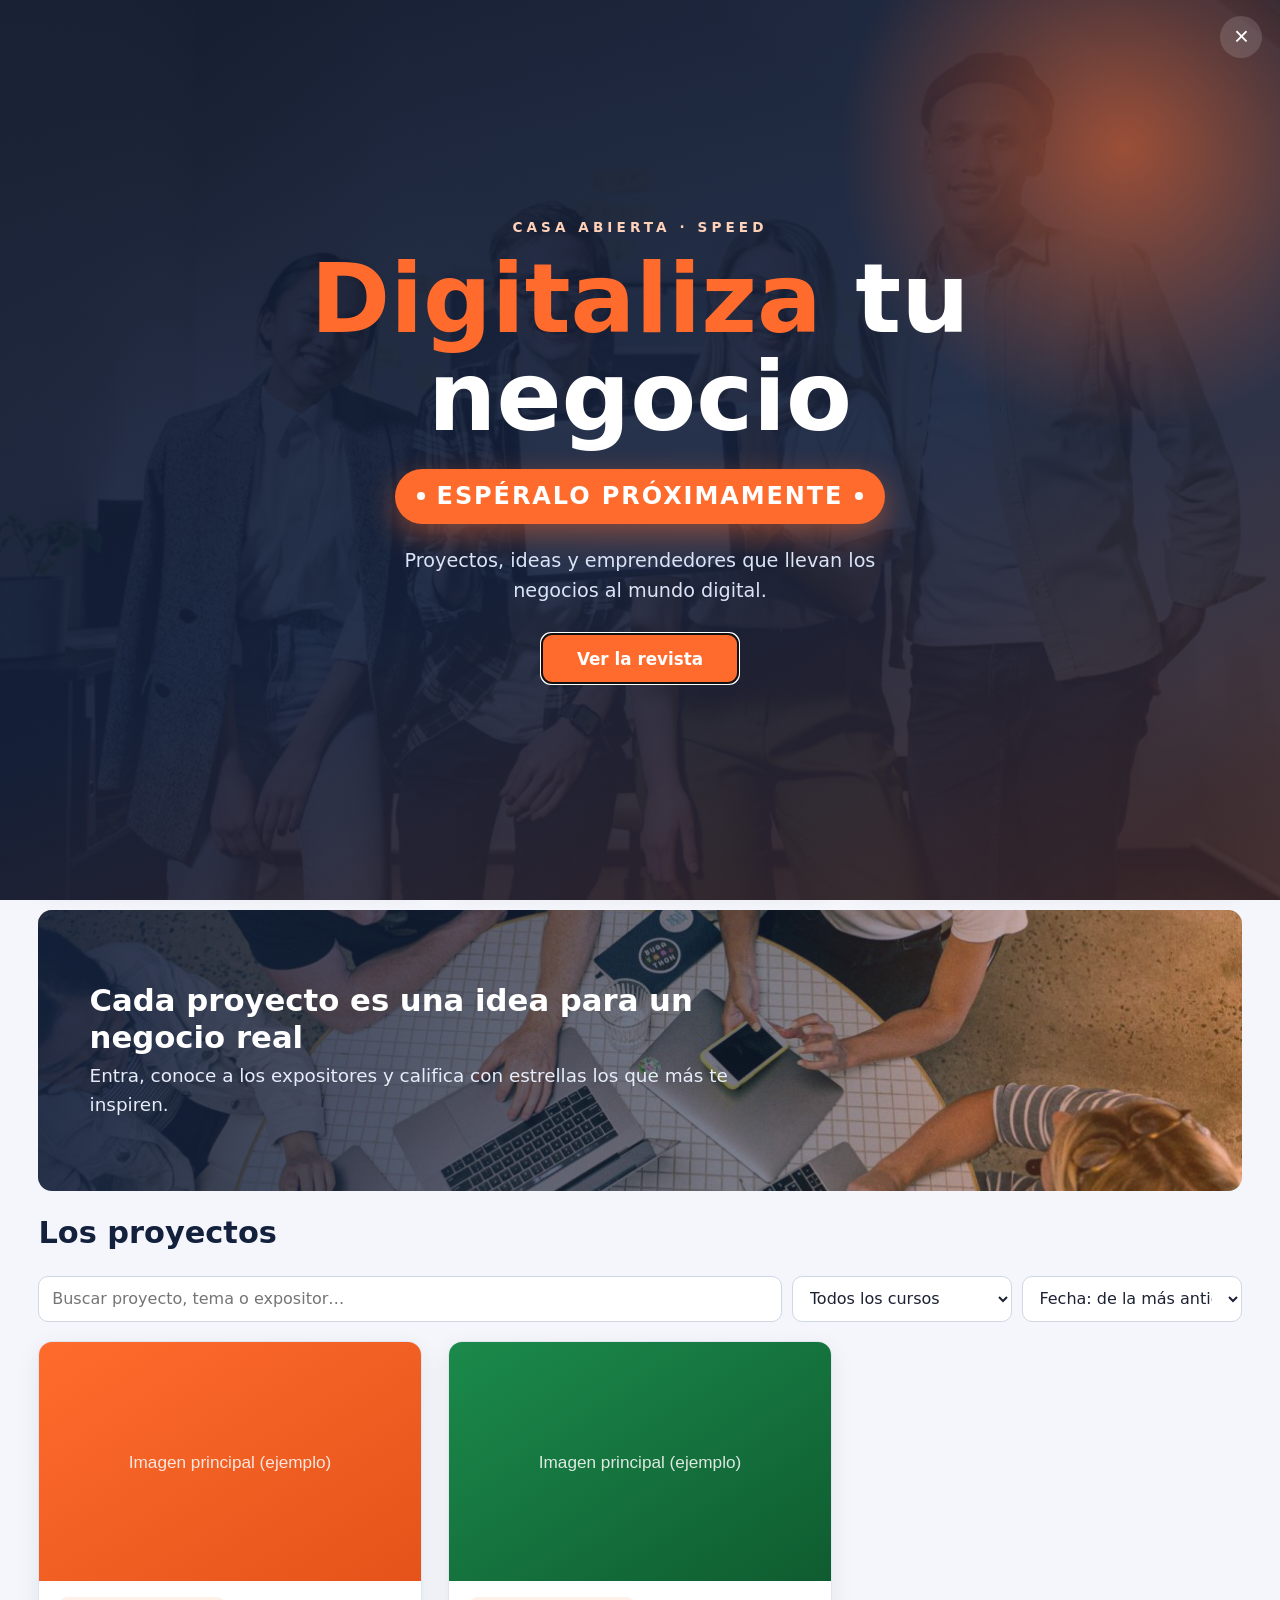
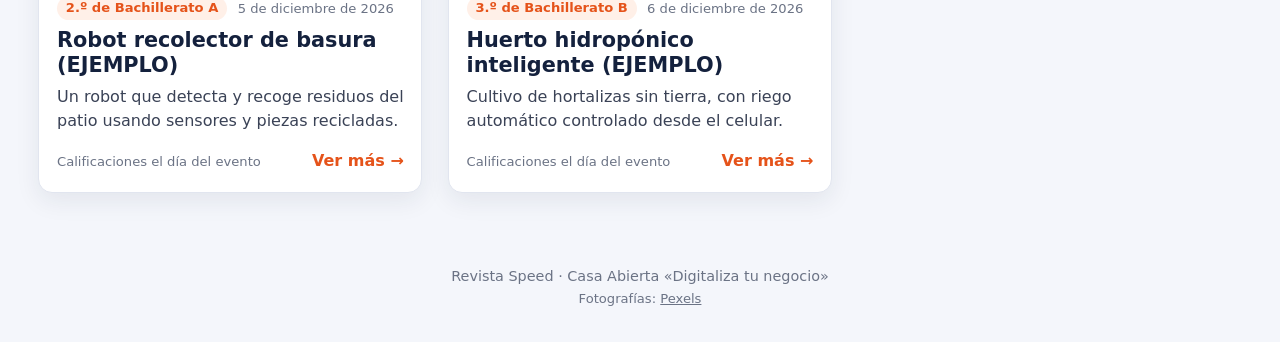
==== commit ce479e44: "Pantalla de bienvenida 'Esperalo proximamente' al abrir la revista Co-Authored-By: Claude Sonnet 5.5" ====
--- a/index.html
+++ b/index.html
@@ -5,9 +5,27 @@
 <meta name="viewport" content="width=device-width, initial-scale=1">
 <title>Digitaliza tu negocio · Revista Speed</title>
 <meta name="description" content="Casa Abierta «Digitaliza tu negocio»: revista digital con los proyectos, expositores, ideas innovadoras y evidencias fotográficas.">
-<link rel="stylesheet" href="assets/css/style.css?v=202611241116">
+<link rel="stylesheet" href="assets/css/style.css?v=202611241120">
 </head>
 <body>
+<div class="splash" id="splash" role="dialog" aria-modal="true" aria-labelledby="splash-titulo">
+    <button class="splash-x" id="splash-x" type="button" aria-label="Cerrar">&times;</button>
+    <div class="splash-in">
+        <p class="splash-sup">Casa Abierta &middot; Speed</p>
+        <h1 class="splash-titulo" id="splash-titulo"><span>Digitaliza</span> tu negocio</h1>
+        <p class="splash-pronto"><i></i> Espéralo próximamente <i></i></p>
+        <p class="splash-sub">Proyectos, ideas y emprendedores que llevan los negocios al mundo digital.</p>
+        <div class="splash-cuenta" id="splash-cuenta" hidden>
+            <div><b id="sc-d">0</b><span>días</span></div>
+            <div><b id="sc-h">00</b><span>horas</span></div>
+            <div><b id="sc-m">00</b><span>min</span></div>
+            <div><b id="sc-s">00</b><span>seg</span></div>
+        </div>
+        <button class="btn splash-btn" id="splash-btn" type="button">Ver la revista</button>
+    </div>
+</div>
+<noscript><style>.splash{display:none!important}</style></noscript>
+<script>try{if(sessionStorage.getItem('rs_splash')){document.getElementById('splash').remove();}}catch(e){}</script>
 <header class="cab">
     <div class="cab-in">
         <a class="marca" href="index.html"><span class="marca-r">SPEED</span> <span class="marca-t">Revista</span></a>
@@ -80,7 +98,7 @@
 
 </main>
 <footer class="pie">Revista Speed &middot; Casa Abierta «Digitaliza tu negocio»<br><small>Fotografías: <a href="https://www.pexels.com" target="_blank" rel="noopener">Pexels</a></small></footer>
-<script src="assets/js/config.js?v=202611241116"></script>
-<script src="assets/js/app.js?v=202611241116"></script>
+<script src="assets/js/config.js?v=202611241120"></script>
+<script src="assets/js/app.js?v=202611241120"></script>
 </body>
 </html>
--- a/assets/css/style.css
+++ b/assets/css/style.css
@@ -293,3 +293,37 @@
     .banda-texto p{font-size:.82rem}
     .tarjeta-img{aspect-ratio:16/7}
 }
+
+/* ===== Pantalla de bienvenida "Espéralo próximamente" ===== */
+.sin-scroll{overflow:hidden}
+.splash{position:fixed;inset:0;z-index:200;display:grid;place-items:center;padding:1.5rem;text-align:center;color:#fff;overflow-x:hidden;overflow-y:auto;
+    background:linear-gradient(160deg,rgba(14,24,46,.93),rgba(20,33,61,.9) 55%,rgba(60,40,45,.88)),url(../../img/portada/equipo-startup.jpg) center/cover no-repeat;
+    animation:sp-entra .5s ease both}
+.splash::before{content:"";position:absolute;width:min(70vw,620px);aspect-ratio:1;right:-12%;top:-18%;border-radius:50%;
+    background:radial-gradient(circle,rgba(255,107,44,.55),transparent 65%);pointer-events:none;animation:sp-pulso 5s ease-in-out infinite}
+.splash.saliendo{animation:sp-sale .45s ease forwards}
+.splash-in{position:relative;max-width:820px;width:100%}
+.splash-x{position:absolute;top:1rem;right:1.1rem;z-index:2;background:rgba(255,255,255,.14);color:#fff;border:0;width:42px;height:42px;border-radius:50%;font-size:1.6rem;line-height:1;cursor:pointer}
+.splash-x:hover{background:rgba(255,255,255,.28)}
+.splash-sup{margin:0 0 .8rem;text-transform:uppercase;letter-spacing:.3em;font-size:.85rem;font-weight:700;color:#ffd1b8;animation:sp-sube .7s .1s ease both}
+.splash-titulo{margin:0;color:#fff;font-size:clamp(2.6rem,8vw,6rem);line-height:1.02;font-weight:800;animation:sp-sube .7s .2s ease both}
+.splash-titulo span{color:var(--naranja)}
+.splash-pronto{display:inline-flex;align-items:center;gap:.7rem;margin:1.4rem 0 .4rem;padding:.55rem 1.4rem;border-radius:999px;
+    background:var(--naranja);color:#fff;font-weight:800;font-size:clamp(1rem,2.6vw,1.5rem);letter-spacing:.08em;text-transform:uppercase;
+    box-shadow:0 10px 30px rgba(255,107,44,.45);animation:sp-sube .7s .35s ease both,sp-brilla 2.4s 1.2s ease-in-out infinite}
+.splash-pronto i{width:.5rem;height:.5rem;border-radius:50%;background:#fff;animation:sp-punto 1.2s ease-in-out infinite}
+.splash-pronto i:last-child{animation-delay:.6s}
+.splash-sub{max-width:46ch;margin:1rem auto 0;color:#dbe4f7;font-size:clamp(1rem,2.2vw,1.2rem);animation:sp-sube .7s .5s ease both}
+.splash-cuenta{display:flex;justify-content:center;gap:.7rem;margin:1.6rem 0 0;animation:sp-sube .7s .6s ease both}
+.splash-cuenta>div{min-width:72px;padding:.6rem .5rem;border-radius:12px;background:rgba(255,255,255,.12);border:1px solid rgba(255,255,255,.2)}
+.splash-cuenta b{display:block;font-size:clamp(1.5rem,5vw,2.2rem);font-variant-numeric:tabular-nums}
+.splash-cuenta span{font-size:.72rem;text-transform:uppercase;letter-spacing:.12em;color:#c9d6f2}
+.splash-btn{margin-top:1.8rem;padding:.9rem 2.2rem;font-size:1.05rem;animation:sp-sube .7s .7s ease both}
+@keyframes sp-entra{from{opacity:0}to{opacity:1}}
+@keyframes sp-sale{to{opacity:0;transform:scale(1.03)}}
+@keyframes sp-sube{from{opacity:0;transform:translateY(18px)}to{opacity:1;transform:none}}
+@keyframes sp-pulso{0%,100%{transform:scale(1);opacity:.9}50%{transform:scale(1.12);opacity:.65}}
+@keyframes sp-brilla{0%,100%{box-shadow:0 10px 30px rgba(255,107,44,.45)}50%{box-shadow:0 10px 46px rgba(255,107,44,.85)}}
+@keyframes sp-punto{0%,100%{opacity:.35;transform:scale(.8)}50%{opacity:1;transform:scale(1.15)}}
+@media (prefers-reduced-motion:reduce){.splash,.splash *,.splash::before{animation:none!important}}
+@media (max-width:640px){.splash-cuenta>div{min-width:60px}}
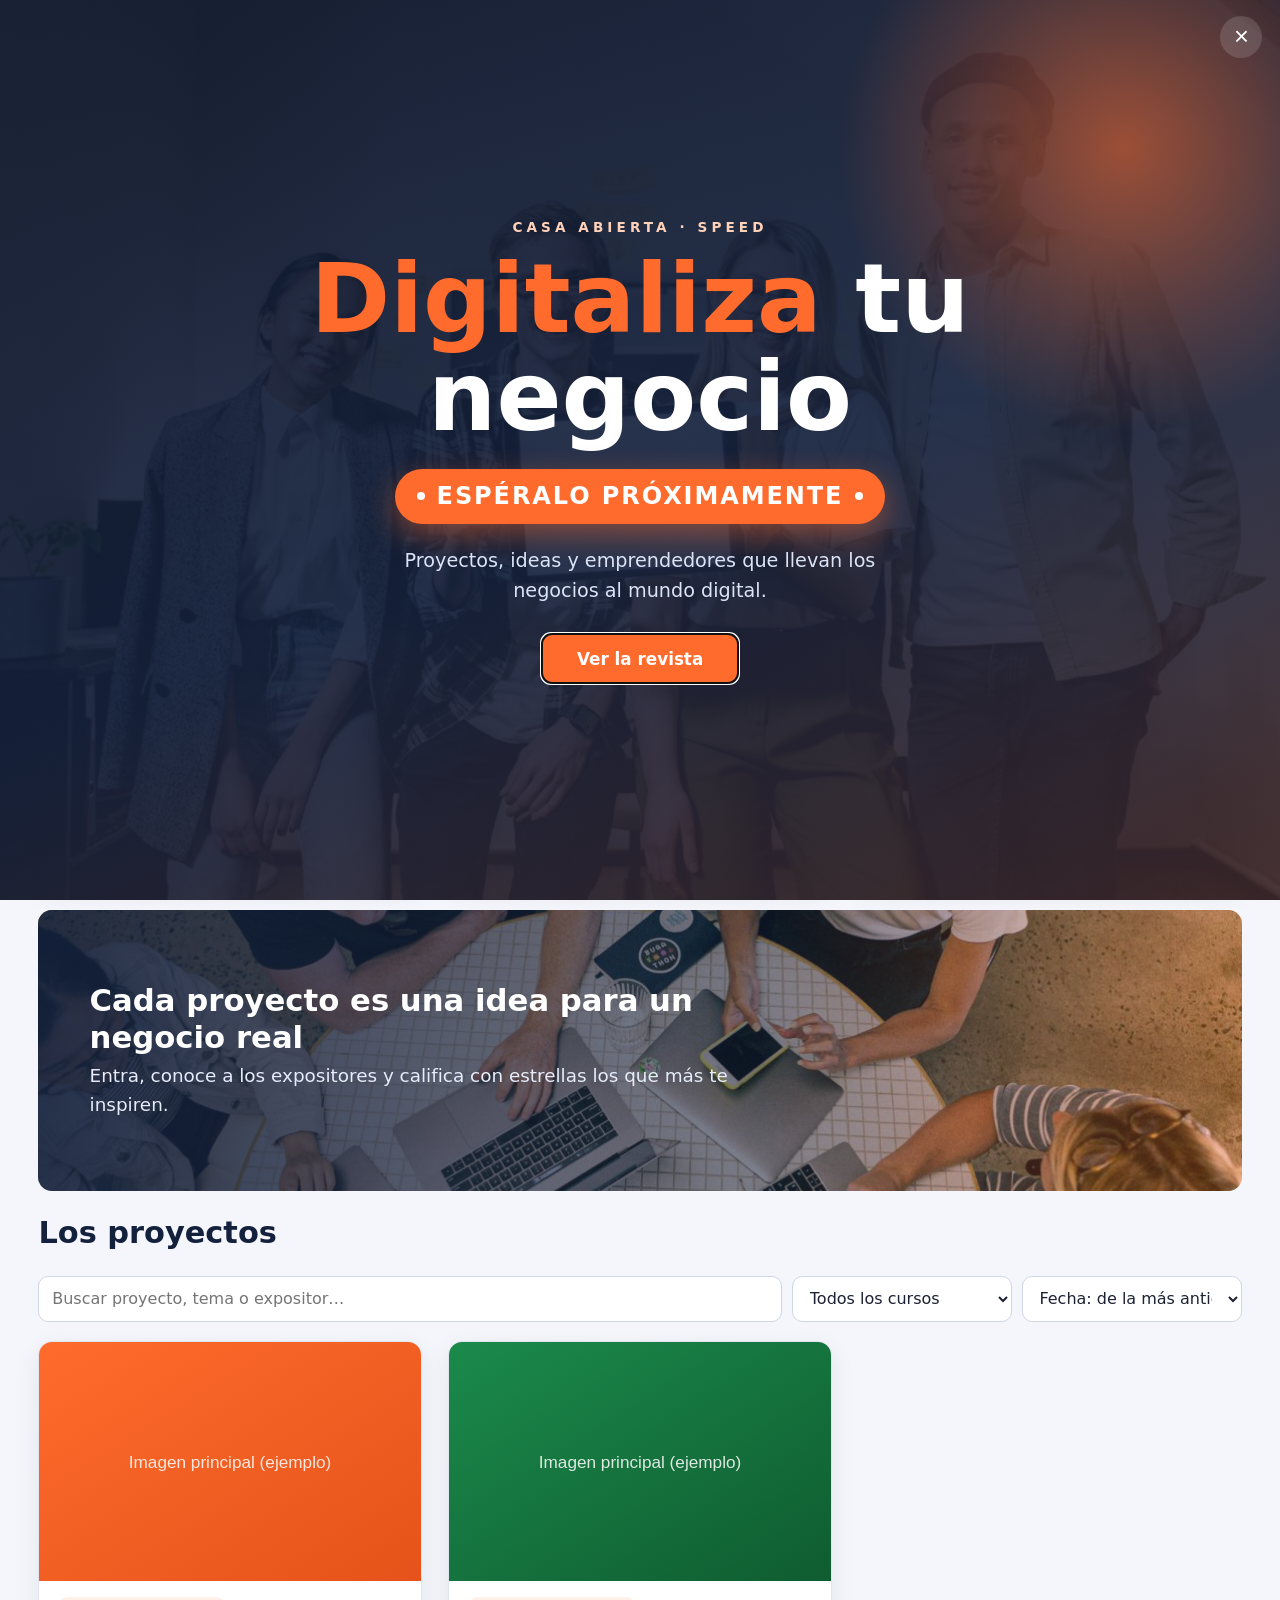
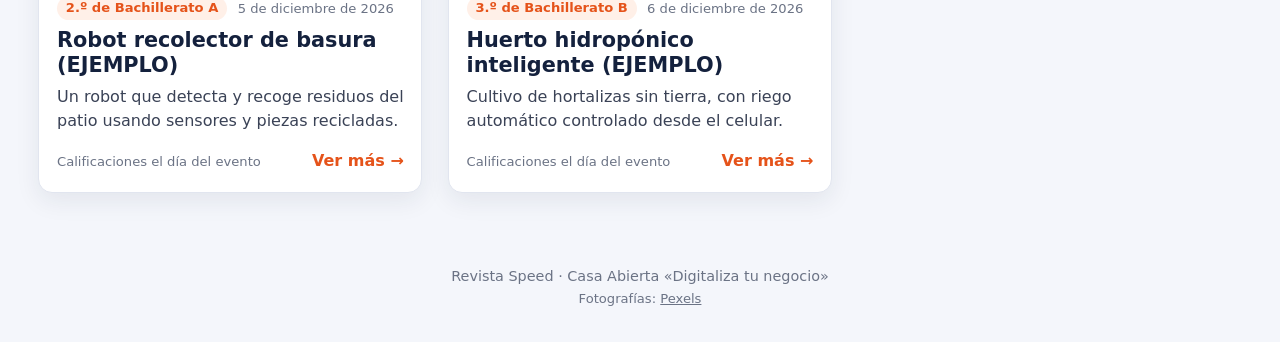
==== commit e7b253c9: "Boton 'Anadir publicacion' con contrasena y generador rediseñado Co-Authored-By: Claude Sonnet 5.5 <" ====
--- a/index.html
+++ b/index.html
@@ -5,7 +5,7 @@
 <meta name="viewport" content="width=device-width, initial-scale=1">
 <title>Digitaliza tu negocio · Revista Speed</title>
 <meta name="description" content="Casa Abierta «Digitaliza tu negocio»: revista digital con los proyectos, expositores, ideas innovadoras y evidencias fotográficas.">
-<link rel="stylesheet" href="assets/css/style.css?v=202611241120">
+<link rel="stylesheet" href="assets/css/style.css?v=202611241128">
 </head>
 <body>
 <div class="splash" id="splash" role="dialog" aria-modal="true" aria-labelledby="splash-titulo">
@@ -29,7 +29,7 @@
 <header class="cab">
     <div class="cab-in">
         <a class="marca" href="index.html"><span class="marca-r">SPEED</span> <span class="marca-t">Revista</span></a>
-        <nav class="menu"><a href="index.html">Proyectos</a></nav>
+        <nav class="menu"><a href="index.html">Proyectos</a><a href="generador.html" class="btn-sec btn-add" data-acceso>+ Añadir publicación</a></nav>
     </div>
 </header>
 <main class="contenedor">
@@ -98,7 +98,8 @@
 
 </main>
 <footer class="pie">Revista Speed &middot; Casa Abierta «Digitaliza tu negocio»<br><small>Fotografías: <a href="https://www.pexels.com" target="_blank" rel="noopener">Pexels</a></small></footer>
-<script src="assets/js/config.js?v=202611241120"></script>
-<script src="assets/js/app.js?v=202611241120"></script>
+<script src="assets/js/acceso.js?v=202611241128"></script>
+<script src="assets/js/config.js?v=202611241128"></script>
+<script src="assets/js/app.js?v=202611241128"></script>
 </body>
 </html>
--- a/assets/css/style.css
+++ b/assets/css/style.css
@@ -327,3 +327,67 @@
 @keyframes sp-punto{0%,100%{opacity:.35;transform:scale(.8)}50%{opacity:1;transform:scale(1.15)}}
 @media (prefers-reduced-motion:reduce){.splash,.splash *,.splash::before{animation:none!important}}
 @media (max-width:640px){.splash-cuenta>div{min-width:60px}}
+
+/* ===== Generador de proyectos ===== */
+.gen-cab{padding:1.6rem 0 .6rem}
+.gen-cab h1{margin-bottom:.3rem}
+.gen-pasos{display:flex;flex-wrap:wrap;gap:.6rem;list-style:none;padding:0;margin:1rem 0 0}
+.gen-pasos li{display:flex;align-items:center;gap:.5rem;background:#fff;border:1px solid var(--linea);border-radius:999px;padding:.35rem .9rem .35rem .4rem;font-weight:600;font-size:.92rem}
+.gen-pasos b{display:grid;place-items:center;width:1.6rem;height:1.6rem;border-radius:50%;background:var(--naranja);color:#fff;font-size:.85rem}
+.gen-grid{display:grid;grid-template-columns:minmax(0,1.25fr) minmax(0,1fr);gap:1.6rem;align-items:start;margin-top:1rem}
+.gen-form{display:flex;flex-direction:column;gap:1.1rem}
+.gen-sec{border:1px solid var(--linea);border-radius:var(--radio);background:#fff;box-shadow:var(--sombra);padding:1.1rem 1.3rem 1.3rem;display:flex;flex-direction:column;gap:.9rem}
+.gen-sec legend{display:flex;align-items:center;gap:.55rem;font-size:1.1rem;font-weight:800;color:var(--azul);padding:0 .5rem}
+.gen-sec legend span{display:grid;place-items:center;width:1.7rem;height:1.7rem;border-radius:50%;background:var(--azul);color:#fff;font-size:.9rem}
+.gen-sec label{display:flex;flex-direction:column;gap:.35rem;font-weight:600}
+.gen-sec label small{font-weight:400}
+.gen-sec .contador{align-self:flex-end;color:var(--tenue)}
+.gen-nota{margin:0;padding:.6rem .8rem;border-radius:10px;background:#fff6ef;color:#7a3b17;font-size:.9rem}
+.gen-miniaturas{display:flex;flex-wrap:wrap;gap:.6rem}
+.gen-miniaturas figure{margin:0;width:104px}
+.gen-miniaturas img{width:104px;height:72px;object-fit:cover;border-radius:8px;border:1px solid var(--linea)}
+.gen-miniaturas figcaption{font-size:.72rem;color:var(--tenue);word-break:break-all;line-height:1.25;margin-top:.15rem}
+.gen-aside{position:sticky;top:78px;display:flex;flex-direction:column;gap:1.1rem}
+.gen-caja{background:#fff;border:1px solid var(--linea);border-radius:var(--radio);box-shadow:var(--sombra);padding:1rem 1.2rem 1.2rem}
+.gen-caja h2{margin:.1rem 0 .8rem;font-size:1.15rem}
+.gen-caja .tarjeta{box-shadow:none;transform:none!important}
+.gen-caja .tarjeta:hover{transform:none}
+.gen-caja textarea{font-family:Consolas,monospace;font-size:.8rem;margin-top:.5rem}
+.gen-check{display:flex;gap:.5rem;align-items:flex-start;font-size:.9rem}
+.gen-botones{display:flex;align-items:center;gap:.8rem;margin:.7rem 0}
+.btn:disabled{opacity:.45;cursor:not-allowed}
+.gen-instr{padding-left:1.2rem;margin:.6rem 0;display:flex;flex-direction:column;gap:.7rem;font-size:.93rem}
+.gen-instr .btn-sec{display:inline-block;margin-top:.35rem;padding:.4rem .8rem;font-size:.85rem}
+.gen-instr code{background:#eef1f8;border-radius:5px;padding:.05rem .35rem;font-size:.85em}
+.gen-archivos{margin:.4rem 0 0;padding-left:1.1rem}
+@media (max-width:980px){
+    .gen-grid{grid-template-columns:1fr}
+    .gen-aside{position:static}
+}
+
+/* ===== Botón "Añadir publicación" y candado del generador ===== */
+.menu a.btn-add{background:var(--naranja);border-color:var(--naranja);color:#fff;font-weight:700}
+.menu a.btn-add:hover{background:var(--naranja2);border-color:var(--naranja2)}
+.bloqueado main,.bloqueado .pie{display:none}
+.acceso{position:fixed;inset:0;z-index:300;display:grid;place-items:center;padding:1rem;background:rgba(10,15,30,.78);backdrop-filter:blur(4px)}
+.acceso-caja{width:100%;max-width:400px;background:#fff;border-radius:16px;padding:1.5rem 1.5rem 1.3rem;box-shadow:0 24px 60px rgba(0,0,0,.45);display:flex;flex-direction:column;gap:.8rem}
+.acceso-caja h2{margin:0;font-size:1.35rem}
+.acceso-caja p{margin:0;color:var(--tenue)}
+.acceso-caja .ac-err{color:var(--error);font-weight:700}
+.acceso-botones{display:flex;gap:.6rem;justify-content:flex-end;margin-top:.3rem}
+
+/* generador: etiquetas en línea (alinea los campos de dos columnas) */
+.gen-sec label{display:block;font-weight:600}
+.gen-sec label small{font-weight:400}
+.gen-sec label input,.gen-sec label textarea{display:block;margin-top:.35rem}
+.gen-sec label input[type=file]{width:100%}
+.gen-sec .contador{display:block;text-align:right;margin-top:.2rem}
+
+/* cabecera compacta en celular: marca + botón en una sola fila */
+@media (max-width:520px){
+    .cab-in{flex-wrap:nowrap;gap:.5rem;padding:.6rem .8rem}
+    .marca{font-size:1.1rem;white-space:nowrap}
+    .menu{gap:.5rem;flex-wrap:nowrap}
+    .menu a:not(.btn-add){display:none}
+    .menu a.btn-add{padding:.35rem .7rem;font-size:.82rem;white-space:nowrap}
+}
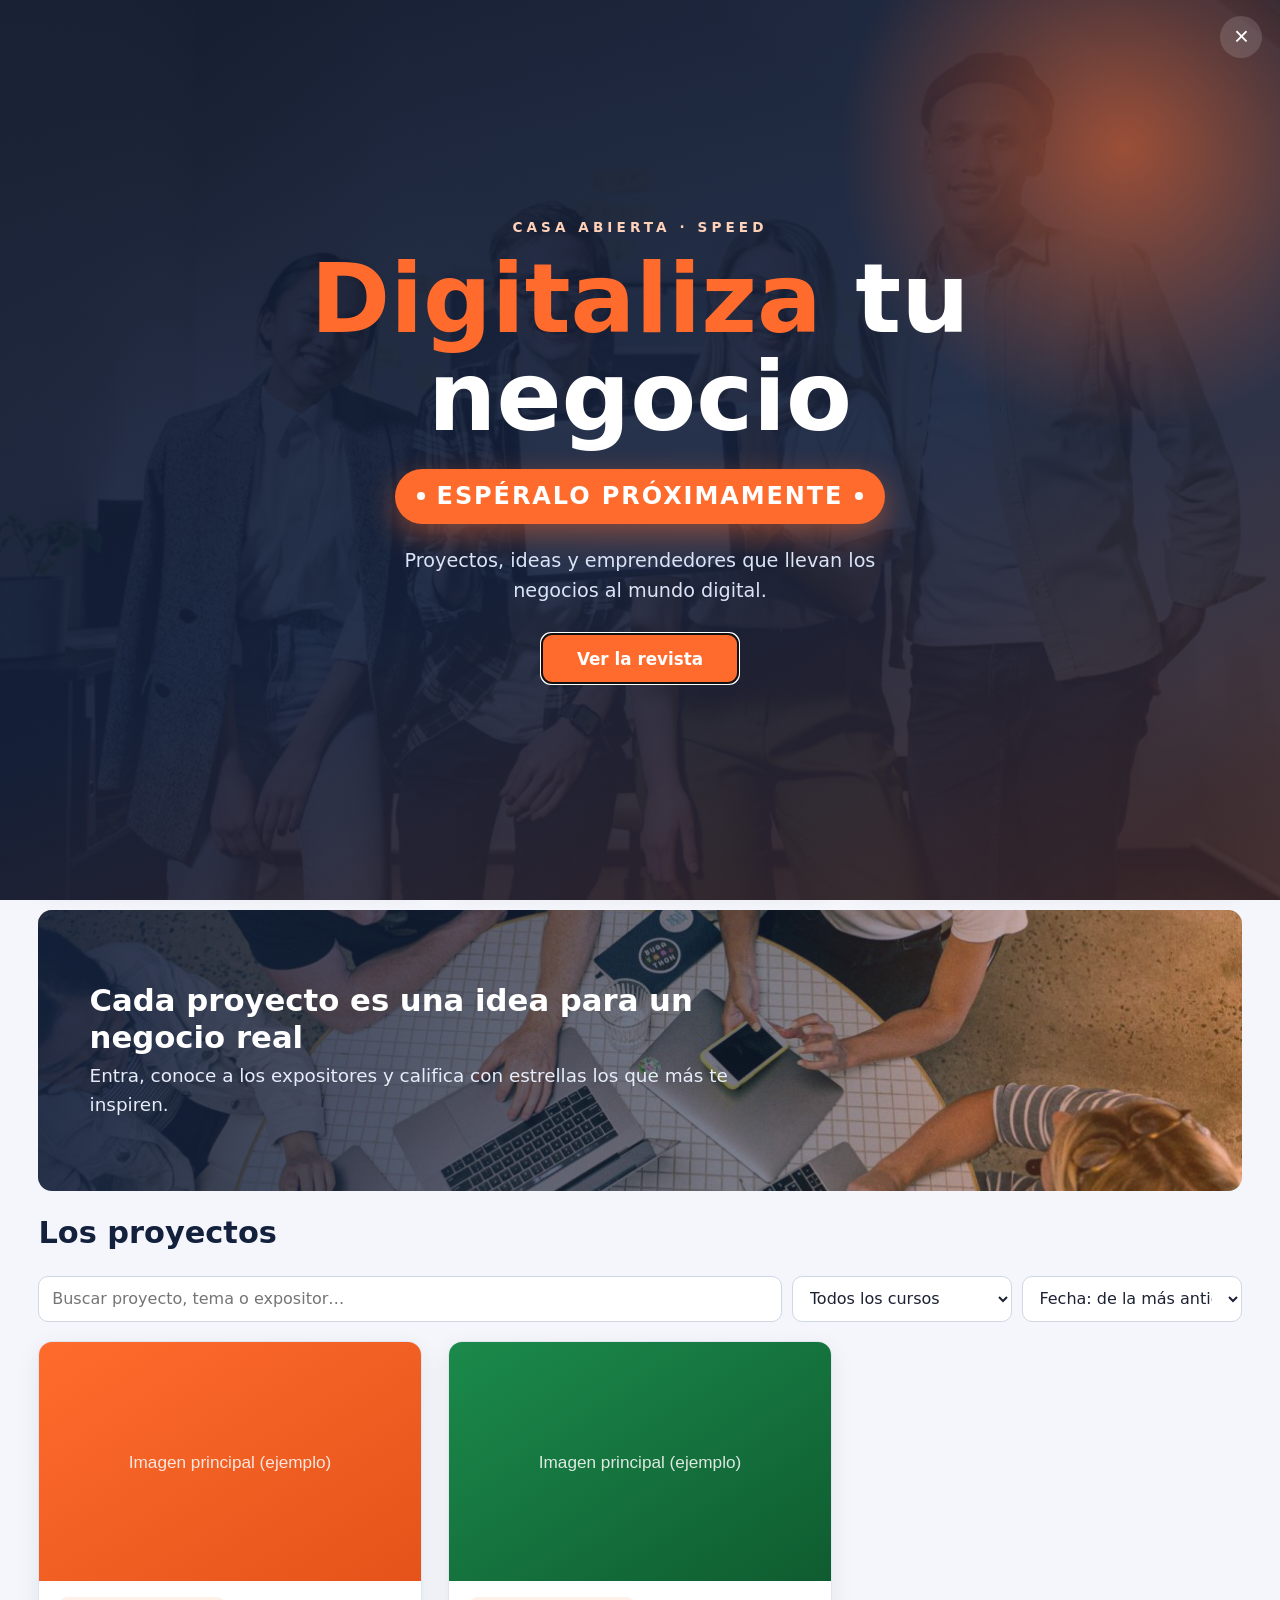
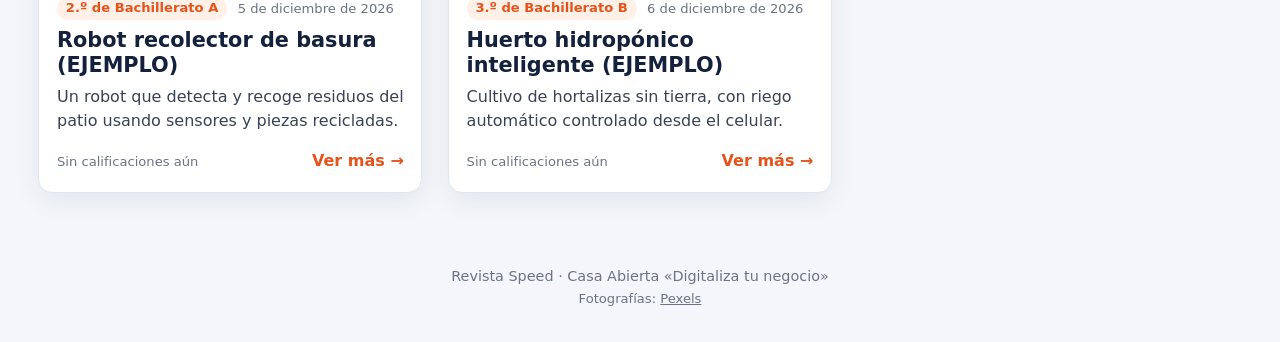
==== commit b5b68452: "Habilitar calificaciones y resenas Co-Authored-By: Claude Sonnet 5.5 <noreply@anthropic.com>" ====
--- a/index.html
+++ b/index.html
@@ -5,7 +5,7 @@
 <meta name="viewport" content="width=device-width, initial-scale=1">
 <title>Digitaliza tu negocio · Revista Speed</title>
 <meta name="description" content="Casa Abierta «Digitaliza tu negocio»: revista digital con los proyectos, expositores, ideas innovadoras y evidencias fotográficas.">
-<link rel="stylesheet" href="assets/css/style.css?v=202611241128">
+<link rel="stylesheet" href="assets/css/style.css?v=202611241226">
 </head>
 <body>
 <div class="splash" id="splash" role="dialog" aria-modal="true" aria-labelledby="splash-titulo">
@@ -98,8 +98,8 @@
 
 </main>
 <footer class="pie">Revista Speed &middot; Casa Abierta «Digitaliza tu negocio»<br><small>Fotografías: <a href="https://www.pexels.com" target="_blank" rel="noopener">Pexels</a></small></footer>
-<script src="assets/js/acceso.js?v=202611241128"></script>
-<script src="assets/js/config.js?v=202611241128"></script>
-<script src="assets/js/app.js?v=202611241128"></script>
+<script src="assets/js/acceso.js?v=202611241226"></script>
+<script src="assets/js/config.js?v=202611241226"></script>
+<script src="assets/js/app.js?v=202611241226"></script>
 </body>
 </html>
